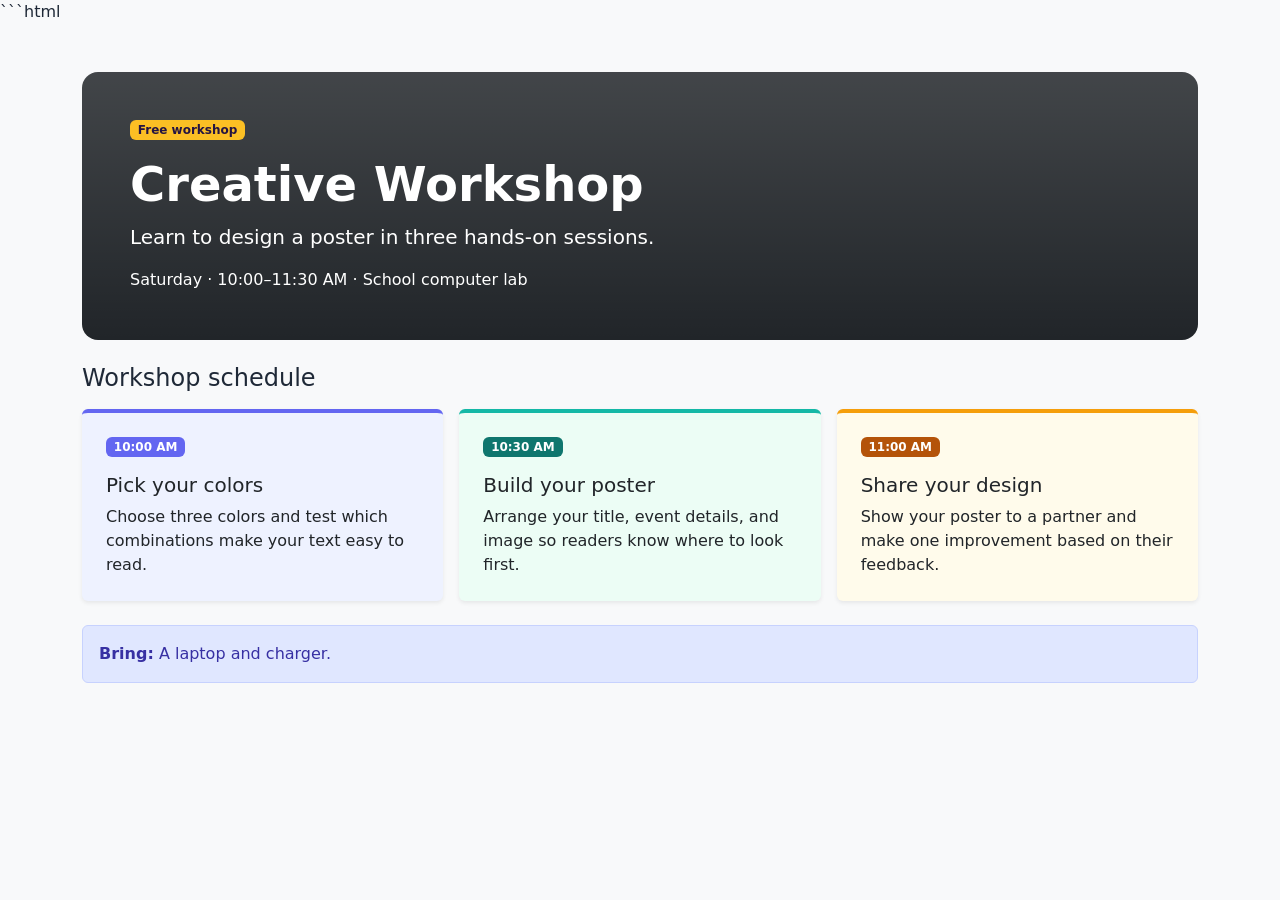
==== creative.html @ e744ddf4 "Add files via upload" ====
```html
<!doctype html>
<html lang="en">
<head>
  <meta charset="utf-8">
  <meta name="viewport" content="width=device-width, initial-scale=1">
  <title>Creative Workshop Schedule</title>

  <link rel="stylesheet"
        href="https://cdn.jsdelivr.net/npm/bootstrap@5.3.3/dist/css/bootstrap.min.css">
  <style>
    body {
      background-color: #F5F3FF !important;
      color: #1F2937;
    }
    header {
      background: linear-gradient(135deg, #241442, #3B206B, #552D91) !important;
    }

    header .badge {
      background-color: #FBBF24 !important;
      color: #241442 !important;
    }
    .session-one {
      background-color: #EEF2FF !important;
      border-color: #6366F1 !important;
    }

    .session-one .badge {
      background-color: #6366F1 !important;
      color: #FFFFFF !important;
    }
    .session-two {
      background-color: #ECFDF5 !important;
      border-color: #14B8A6 !important;
    }

    .session-two .badge {
      background-color: #0F766E !important;
      color: #FFFFFF !important;
    }
    .session-three {
      background-color: #FFFBEB !important;
      border-color: #F59E0B !important;
    }

    .session-three .badge {
      background-color: #B45309 !important;
      color: #FFFFFF !important;
    }
    .bring-alert {
      background-color: #E0E7FF !important;
      color: #3730A3 !important;
      border-color: #C7D2FE !important;
    }
  </style>
</head>

<body class="bg-body-tertiary">
  <main class="container py-4 py-md-5">

    <header class="rounded-4 bg-dark bg-gradient p-4 p-md-5 text-white mb-4">
      <span class="badge mb-3">Free workshop</span>

      <h1 class="display-5 fw-bold">Creative Workshop</h1>

      <p class="lead mb-3">
        Learn to design a poster in three hands-on sessions.
      </p>

      <p class="mb-0">
        Saturday · 10:00–11:30 AM · School computer lab
      </p>
    </header>

    <section aria-labelledby="schedule-heading">
      <h2 id="schedule-heading" class="h4 mb-3">
        Workshop schedule
      </h2>

      <div class="row row-cols-1 row-cols-md-2 row-cols-lg-3 g-3">
        <div class="col">
          <article class="card h-100 border-0 border-top border-4 shadow-sm session-one">
            <div class="card-body p-4">

              <span class="badge mb-3">10:00 AM</span>

              <h3 class="h5">Pick your colors</h3>

              <p class="mb-0">
                Choose three colors and test which combinations make your text easy to read.
              </p>

            </div>
          </article>
        </div>
        <div class="col">
          <article class="card h-100 border-0 border-top border-4 shadow-sm session-two">
            <div class="card-body p-4">

              <span class="badge mb-3">10:30 AM</span>

              <h3 class="h5">Build your poster</h3>

              <p class="mb-0">
                Arrange your title, event details, and image so readers know where to look first.
              </p>

            </div>
          </article>
        </div>
        <div class="col">
          <article class="card h-100 border-0 border-top border-4 shadow-sm session-three">
            <div class="card-body p-4">

              <span class="badge mb-3">11:00 AM</span>

              <h3 class="h5">Share your design</h3>

              <p class="mb-0">
                Show your poster to a partner and make one improvement based on their feedback.
              </p>

            </div>
          </article>
        </div>

      </div>
    </section>

    <div class="alert bring-alert mt-4 mb-0">
      <strong>Bring:</strong> A laptop and charger.
    </div>

  </main>
</body>
</html>
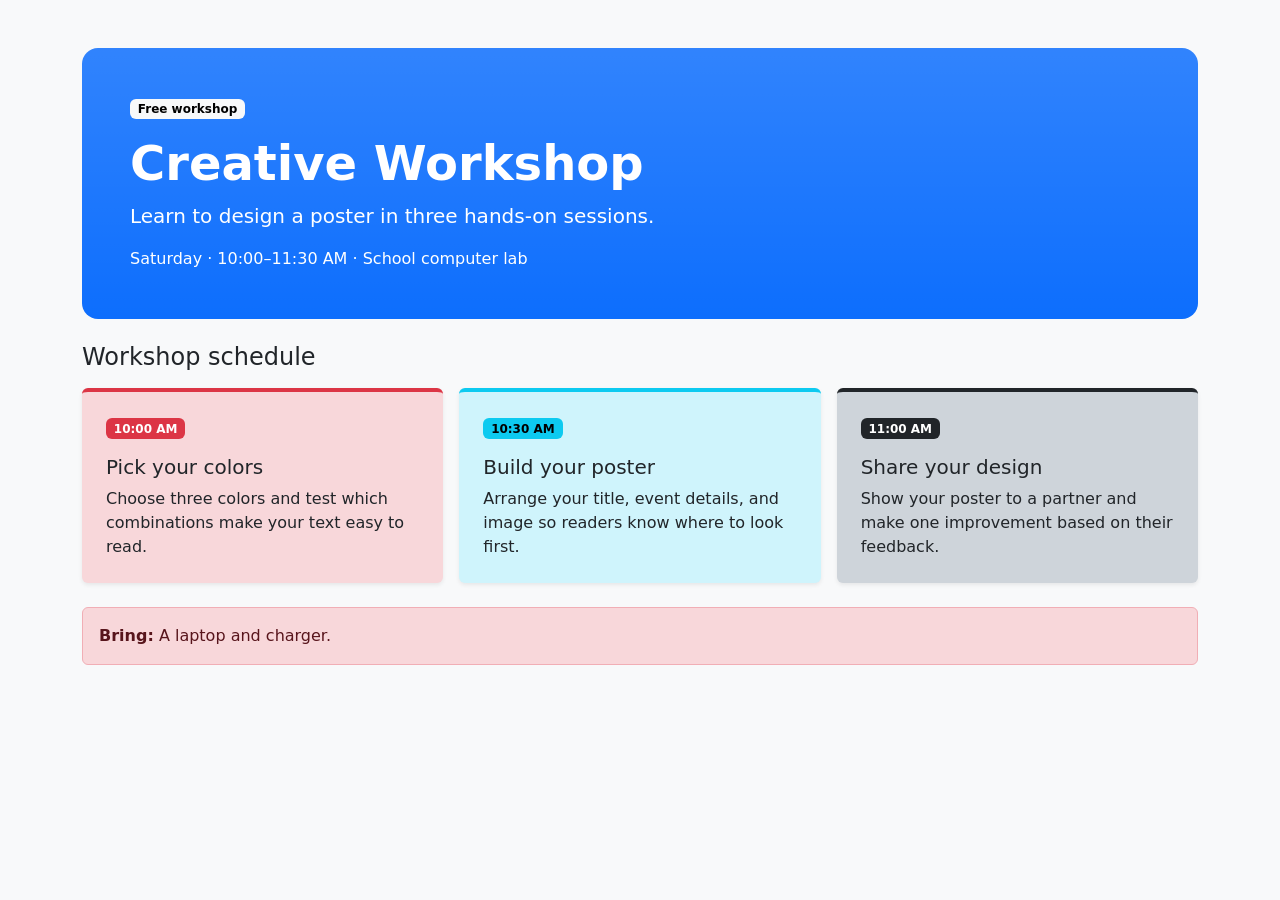
==== commit 30161bca: "Add files via upload" ====
--- a/creative.html
+++ b/creative.html
@@ -1,137 +1,60 @@
-```html
 <!doctype html>
 <html lang="en">
 <head>
   <meta charset="utf-8">
   <meta name="viewport" content="width=device-width, initial-scale=1">
   <title>Creative Workshop Schedule</title>
-
   <link rel="stylesheet"
         href="https://cdn.jsdelivr.net/npm/bootstrap@5.3.3/dist/css/bootstrap.min.css">
-  <style>
-    body {
-      background-color: #F5F3FF !important;
-      color: #1F2937;
-    }
-    header {
-      background: linear-gradient(135deg, #241442, #3B206B, #552D91) !important;
-    }
-
-    header .badge {
-      background-color: #FBBF24 !important;
-      color: #241442 !important;
-    }
-    .session-one {
-      background-color: #EEF2FF !important;
-      border-color: #6366F1 !important;
-    }
-
-    .session-one .badge {
-      background-color: #6366F1 !important;
-      color: #FFFFFF !important;
-    }
-    .session-two {
-      background-color: #ECFDF5 !important;
-      border-color: #14B8A6 !important;
-    }
-
-    .session-two .badge {
-      background-color: #0F766E !important;
-      color: #FFFFFF !important;
-    }
-    .session-three {
-      background-color: #FFFBEB !important;
-      border-color: #F59E0B !important;
-    }
-
-    .session-three .badge {
-      background-color: #B45309 !important;
-      color: #FFFFFF !important;
-    }
-    .bring-alert {
-      background-color: #E0E7FF !important;
-      color: #3730A3 !important;
-      border-color: #C7D2FE !important;
-    }
-  </style>
 </head>
-
 <body class="bg-body-tertiary">
   <main class="container py-4 py-md-5">
-
-    <header class="rounded-4 bg-dark bg-gradient p-4 p-md-5 text-white mb-4">
-      <span class="badge mb-3">Free workshop</span>
-
+    <header class="rounded-4 bg-primary bg-gradient p-4 p-md-5 text-white mb-4">
+      <span class="badge text-bg-light mb-3">Free workshop</span>
       <h1 class="display-5 fw-bold">Creative Workshop</h1>
-
-      <p class="lead mb-3">
-        Learn to design a poster in three hands-on sessions.
-      </p>
-
-      <p class="mb-0">
-        Saturday · 10:00–11:30 AM · School computer lab
-      </p>
+      <p class="lead mb-3">Learn to design a poster in three hands-on sessions.</p>
+      <p class="mb-0">Saturday · 10:00–11:30 AM · School computer lab</p>
     </header>
 
     <section aria-labelledby="schedule-heading">
-      <h2 id="schedule-heading" class="h4 mb-3">
-        Workshop schedule
-      </h2>
+      <h2 id="schedule-heading" class="h4 mb-3">Workshop schedule</h2>
 
       <div class="row row-cols-1 row-cols-md-2 row-cols-lg-3 g-3">
         <div class="col">
-          <article class="card h-100 border-0 border-top border-4 shadow-sm session-one">
+          <article class="card h-100 border-0 border-top border-4 border-danger bg-danger-subtle shadow-sm">
             <div class="card-body p-4">
-
-              <span class="badge mb-3">10:00 AM</span>
-
+              <span class="badge text-bg-danger mb-3">10:00 AM</span>
               <h3 class="h5">Pick your colors</h3>
-
-              <p class="mb-0">
-                Choose three colors and test which combinations make your text easy to read.
-              </p>
-
-            </div>
-          </article>
-        </div>
-        <div class="col">
-          <article class="card h-100 border-0 border-top border-4 shadow-sm session-two">
-            <div class="card-body p-4">
-
-              <span class="badge mb-3">10:30 AM</span>
-
-              <h3 class="h5">Build your poster</h3>
-
-              <p class="mb-0">
-                Arrange your title, event details, and image so readers know where to look first.
-              </p>
-
-            </div>
-          </article>
-        </div>
-        <div class="col">
-          <article class="card h-100 border-0 border-top border-4 shadow-sm session-three">
-            <div class="card-body p-4">
-
-              <span class="badge mb-3">11:00 AM</span>
-
-              <h3 class="h5">Share your design</h3>
-
-              <p class="mb-0">
-                Show your poster to a partner and make one improvement based on their feedback.
-              </p>
-
+              <p class="mb-0">Choose three colors and test which combinations make your text easy to read.</p>
             </div>
           </article>
         </div>
 
+        <div class="col">
+          <article class="card h-100 border-0 border-top border-4 border-info bg-info-subtle shadow-sm">
+            <div class="card-body p-4">
+              <span class="badge text-bg-info mb-3">10:30 AM</span>
+              <h3 class="h5">Build your poster</h3>
+              <p class="mb-0">Arrange your title, event details, and image so readers know where to look first.</p>
+            </div>
+          </article>
+        </div>
+
+        <div class="col">
+          <article class="card h-100 border-0 border-top border-4 border-dark bg-dark-subtle shadow-sm">
+            <div class="card-body p-4">
+              <span class="badge text-bg-dark mb-3">11:00 AM</span>
+              <h3 class="h5">Share your design</h3>
+              <p class="mb-0">Show your poster to a partner and make one improvement based on their feedback.</p>
+            </div>
+          </article>
+        </div>
       </div>
     </section>
 
-    <div class="alert bring-alert mt-4 mb-0">
+    <div class="alert alert-danger mt-4 mb-0">
       <strong>Bring:</strong> A laptop and charger.
     </div>
-
   </main>
 </body>
-</html>
+</html>
